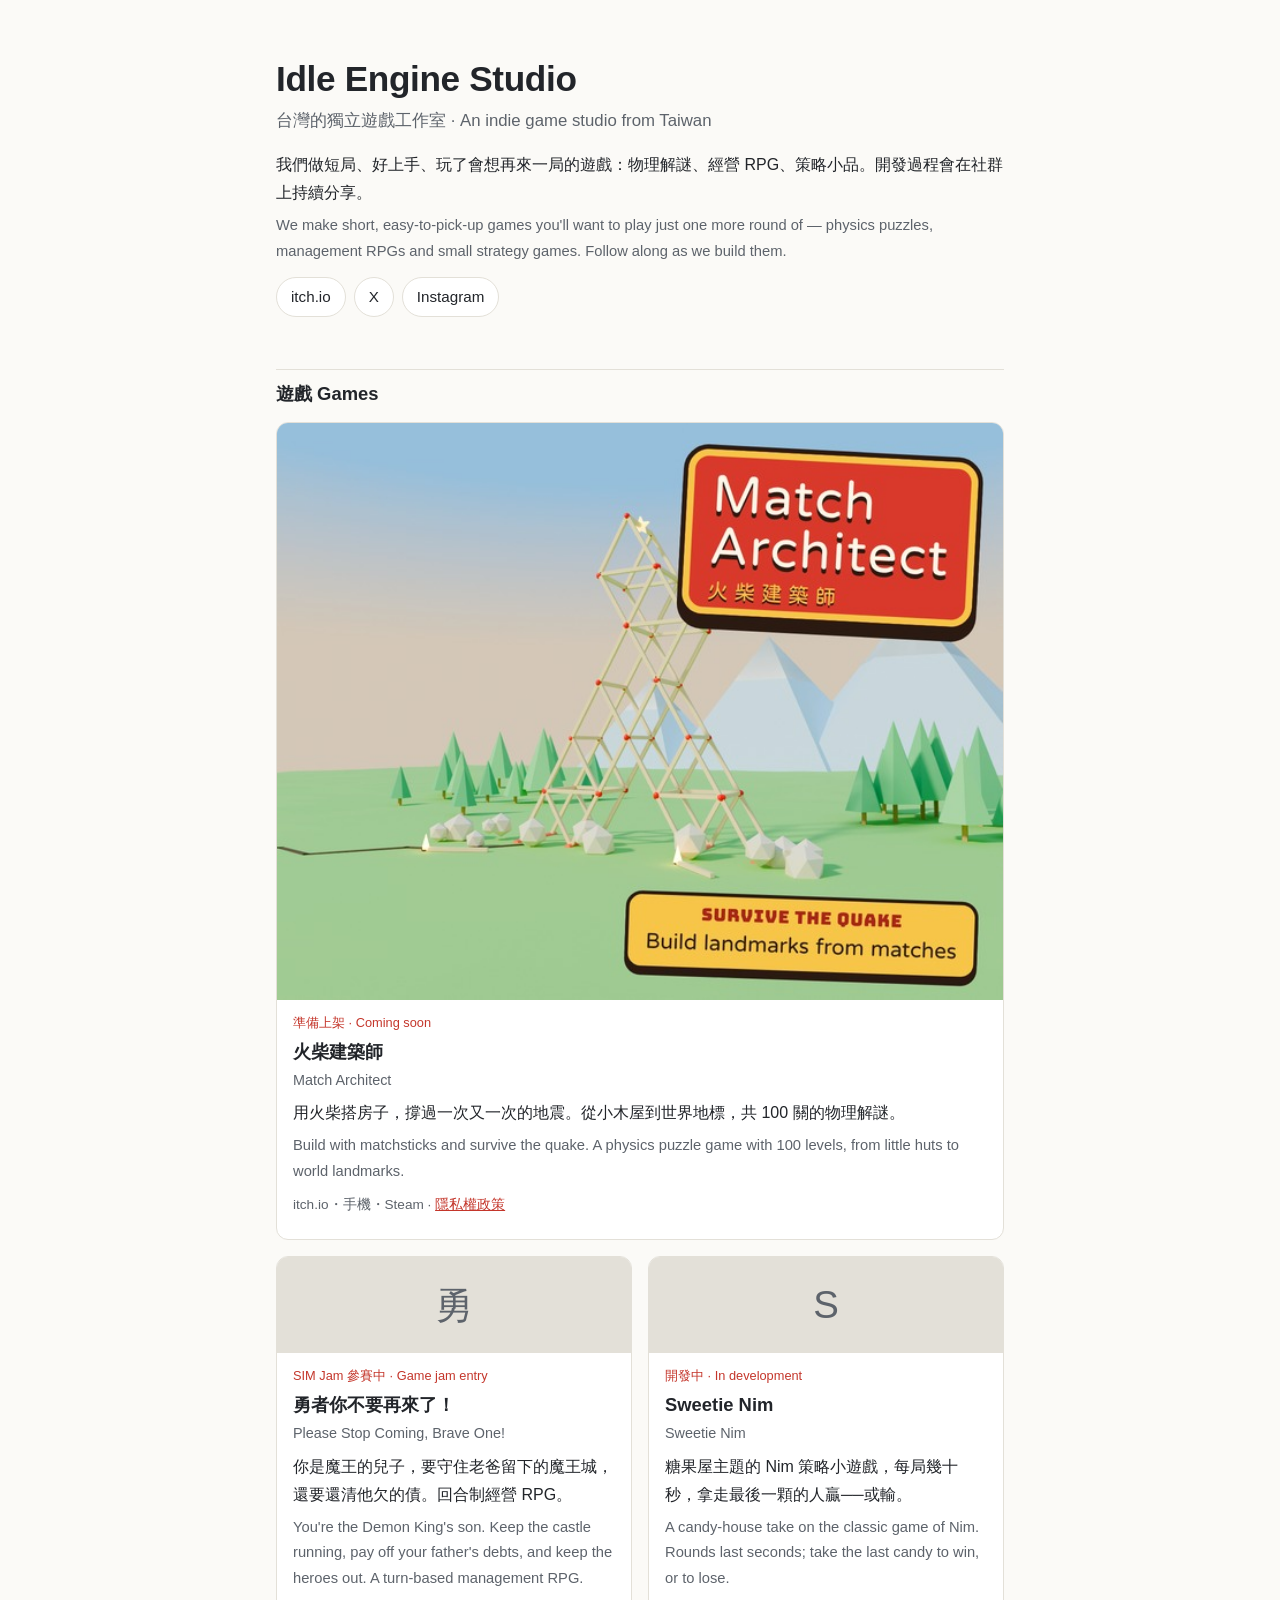
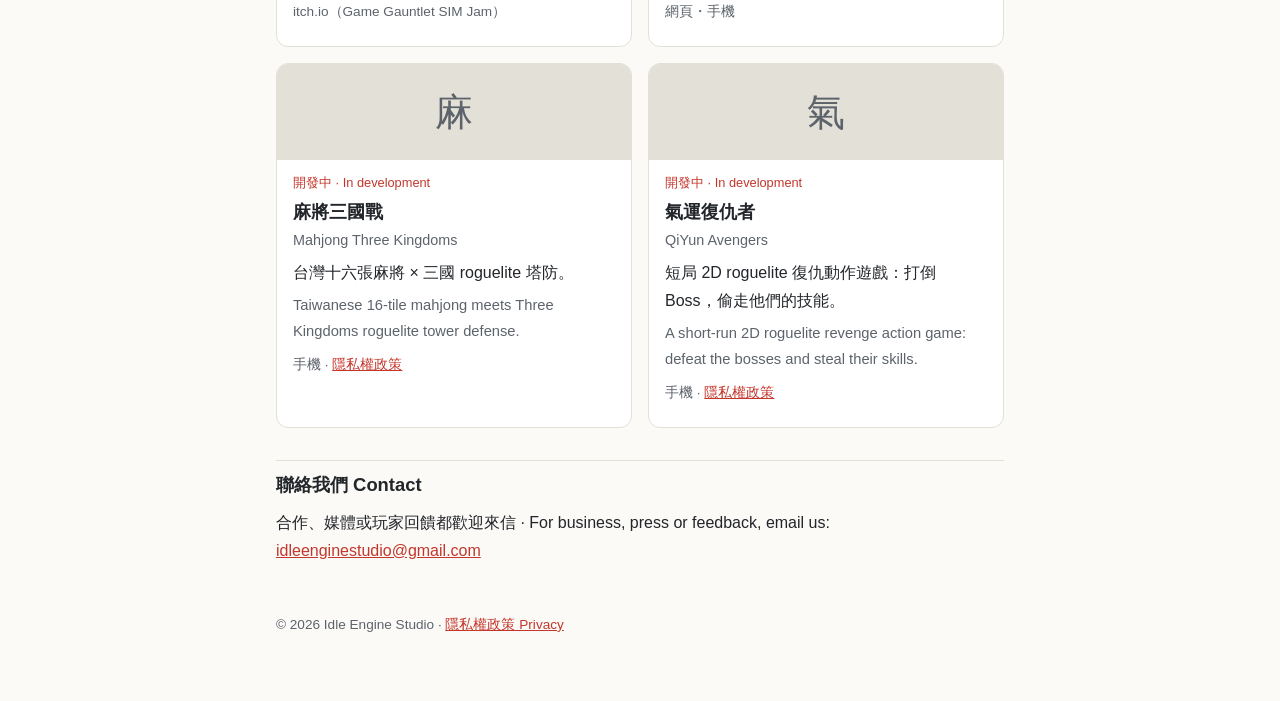
==== index.html @ 81c81a94 "Studio website and privacy policies Home page for Idle Engine Studio plus privacy policies for Match" ====
<!doctype html>
<html lang="zh-Hant">
<head>
<meta charset="utf-8">
<meta name="viewport" content="width=device-width, initial-scale=1">
<title>Idle Engine Studio｜台灣獨立遊戲工作室</title>
<meta name="description" content="Idle Engine Studio 是來自台灣的獨立遊戲工作室，作品有火柴建築師、勇者你不要再來了！等。An indie game studio from Taiwan.">
<meta property="og:title" content="Idle Engine Studio">
<meta property="og:description" content="台灣獨立遊戲工作室 · An indie game studio from Taiwan">
<meta property="og:image" content="https://idleenginestudio.github.io/img/match-architect.jpg">
<link rel="stylesheet" href="style.css">
</head>
<body><main>
<header class="hero">
<h1>Idle Engine Studio</h1>
<p class="tag">台灣的獨立遊戲工作室 · An indie game studio from Taiwan</p>
<p>我們做短局、好上手、玩了會想再來一局的遊戲：物理解謎、經營 RPG、策略小品。開發過程會在社群上持續分享。</p>
<p class="en-d">We make short, easy-to-pick-up games you'll want to play just one more round of — physics puzzles, management RPGs and small strategy games. Follow along as we build them.</p>
<div class="btns"><a class="btn" href="https://idleenginestudio.itch.io" rel="me noopener">itch.io</a> <a class="btn" href="https://x.com/IdleEngineDev" rel="me noopener">X</a> <a class="btn" href="https://www.instagram.com/idleenginestudio/" rel="me noopener">Instagram</a></div>
</header>

<h2>遊戲 Games</h2>
<section class="games">
<article class="game">
<img src="img/match-architect.jpg" alt="火柴建築師 Match Architect" width="630" height="500" loading="lazy">
<div class="gb">
<p class="st">準備上架 · Coming soon</p>
<h3>火柴建築師<span>Match Architect</span></h3>
<p>用火柴搭房子，撐過一次又一次的地震。從小木屋到世界地標，共 100 關的物理解謎。</p>
<p class="en-d">Build with matchsticks and survive the quake. A physics puzzle game with 100 levels, from little huts to world landmarks.</p>
<p class="wh">itch.io・手機・Steam · <a href="privacy/match-architect/">隱私權政策</a></p>
</div>
</article>
<article class="game">
<div class="ph" aria-hidden="true">勇</div>
<div class="gb">
<p class="st">SIM Jam 參賽中 · Game jam entry</p>
<h3>勇者你不要再來了！<span>Please Stop Coming, Brave One!</span></h3>
<p>你是魔王的兒子，要守住老爸留下的魔王城，還要還清他欠的債。回合制經營 RPG。</p>
<p class="en-d">You&#x27;re the Demon King&#x27;s son. Keep the castle running, pay off your father&#x27;s debts, and keep the heroes out. A turn-based management RPG.</p>
<p class="wh">itch.io（Game Gauntlet SIM Jam）</p>
</div>
</article>
<article class="game">
<div class="ph" aria-hidden="true">S</div>
<div class="gb">
<p class="st">開發中 · In development</p>
<h3>Sweetie Nim<span>Sweetie Nim</span></h3>
<p>糖果屋主題的 Nim 策略小遊戲，每局幾十秒，拿走最後一顆的人贏──或輸。</p>
<p class="en-d">A candy-house take on the classic game of Nim. Rounds last seconds; take the last candy to win, or to lose.</p>
<p class="wh">網頁・手機</p>
</div>
</article>
<article class="game">
<div class="ph" aria-hidden="true">麻</div>
<div class="gb">
<p class="st">開發中 · In development</p>
<h3>麻將三國戰<span>Mahjong Three Kingdoms</span></h3>
<p>台灣十六張麻將 × 三國 roguelite 塔防。</p>
<p class="en-d">Taiwanese 16-tile mahjong meets Three Kingdoms roguelite tower defense.</p>
<p class="wh">手機 · <a href="privacy/mahjong-three-kingdoms/">隱私權政策</a></p>
</div>
</article>
<article class="game">
<div class="ph" aria-hidden="true">氣</div>
<div class="gb">
<p class="st">開發中 · In development</p>
<h3>氣運復仇者<span>QiYun Avengers</span></h3>
<p>短局 2D roguelite 復仇動作遊戲：打倒 Boss，偷走他們的技能。</p>
<p class="en-d">A short-run 2D roguelite revenge action game: defeat the bosses and steal their skills.</p>
<p class="wh">手機 · <a href="privacy/qiyun-avengers/">隱私權政策</a></p>
</div>
</article>
</section>

<h2>聯絡我們 Contact</h2>
<p>合作、媒體或玩家回饋都歡迎來信 · For business, press or feedback, email us:<br><a href="mailto:idleenginestudio@gmail.com">idleenginestudio@gmail.com</a></p>

<footer>© 2026 Idle Engine Studio · <a href="privacy/">隱私權政策 Privacy</a></footer>
</main></body>
</html>
---- style.css ----
:root{--bg:#fbfaf7;--fg:#22252a;--mute:#5d636b;--line:#e3e0d8;--accent:#c4362b;--card:#fff}
@media (prefers-color-scheme:dark){:root{--bg:#16181c;--fg:#e9e7e2;--mute:#a3a8b0;--line:#30343a;--accent:#ff7a6b;--card:#1e2126}}
*{box-sizing:border-box}html{-webkit-text-size-adjust:100%}
body{margin:0;background:var(--bg);color:var(--fg);font:16px/1.75 -apple-system,BlinkMacSystemFont,"PingFang TC","Noto Sans TC","Microsoft JhengHei",sans-serif}
main{max-width:760px;margin:0 auto;padding:32px 16px 64px}
h1{font-size:1.7rem;line-height:1.3;margin:0 0 4px}h2{font-size:1.15rem;margin:32px 0 8px;padding-top:8px;border-top:1px solid var(--line)}
h3{font-size:1rem;margin:20px 0 4px}p,li{margin:6px 0}ul{padding-left:1.3em}
.meta{color:var(--mute);font-size:.9rem;margin:0 0 20px}a{color:var(--accent)}
.lang{display:flex;gap:12px;font-size:.9rem;margin:0 0 24px}.en{margin-top:48px}
.apps{list-style:none;padding:0}.apps li{background:var(--card);border:1px solid var(--line);border-radius:10px;padding:12px 16px;margin:10px 0}
.apps small{display:block;color:var(--mute)}footer{margin-top:48px;color:var(--mute);font-size:.85rem}
.hero{padding:24px 0 8px}.hero h1{font-size:2.2rem;letter-spacing:-.01em}
.tag{font-size:1.05rem;color:var(--mute);margin:4px 0 16px}
.btns{display:flex;flex-wrap:wrap;gap:8px;margin:12px 0}
.btn{display:inline-block;padding:6px 14px;border:1px solid var(--line);border-radius:999px;background:var(--card);text-decoration:none;color:var(--fg);font-size:.95rem}
.btn:hover{border-color:var(--accent);color:var(--accent)}
.games{display:grid;gap:16px;margin:12px 0}
.game{background:var(--card);border:1px solid var(--line);border-radius:12px;overflow:hidden}
.game img{display:block;width:100%;height:auto;aspect-ratio:63/50;object-fit:cover;background:var(--line)}
.game .ph{display:flex;align-items:center;justify-content:center;font-size:2.4rem;color:var(--mute);height:96px;background:var(--line)}
.gb{padding:12px 16px 16px}.gb h3{margin:2px 0 6px;font-size:1.15rem}.gb h3 span{display:block;font-size:.9rem;font-weight:400;color:var(--mute)}
.st{font-size:.8rem;color:var(--accent);margin:0}.en-d{color:var(--mute);font-size:.92rem}.wh{font-size:.85rem;color:var(--mute);margin-top:8px}
@media (min-width:640px){.games{grid-template-columns:1fr 1fr}.game:first-child{grid-column:1/-1}}
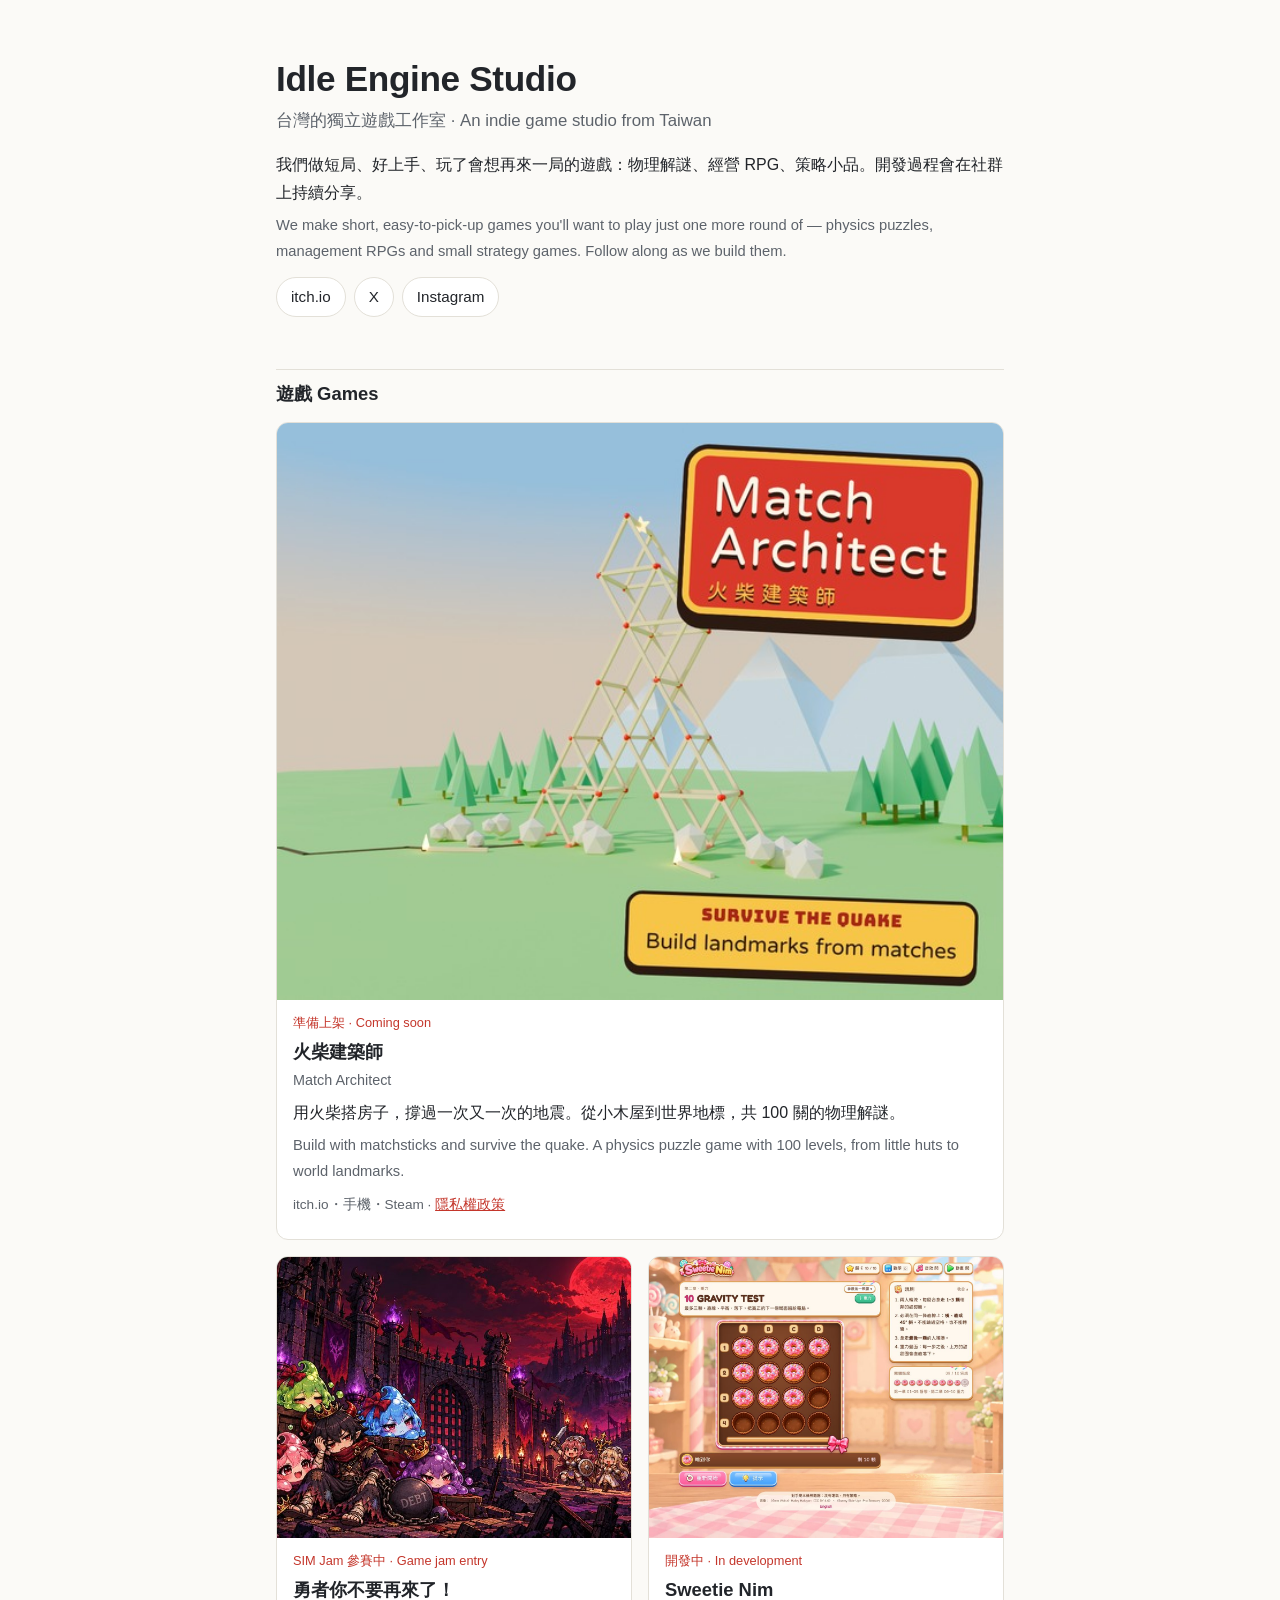
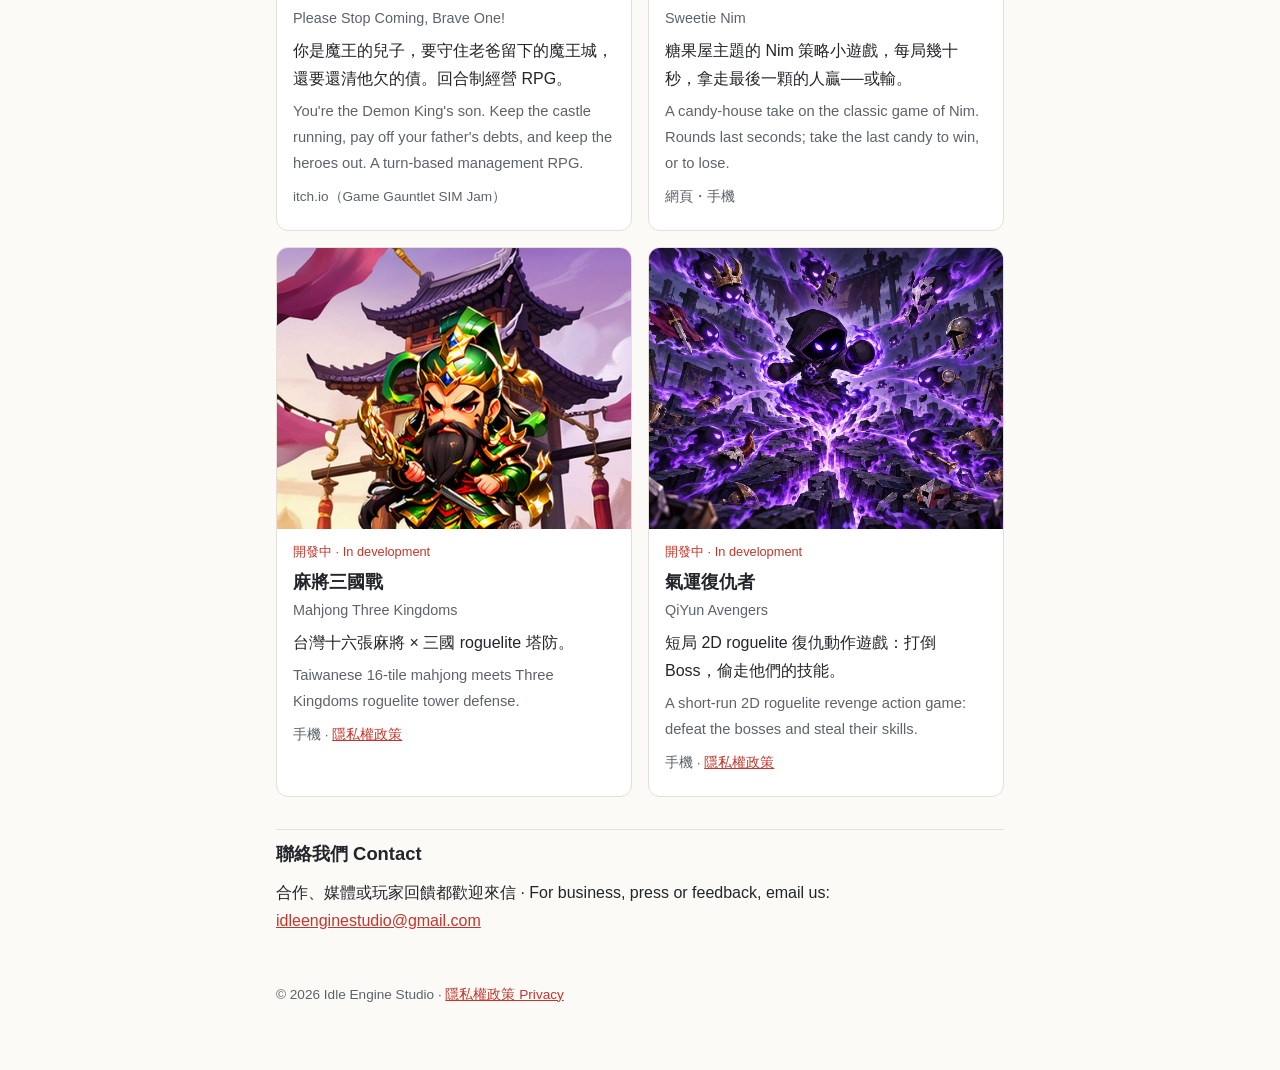
==== commit cbea36cc: "Add key art for every game on the home page Co-Authored-By: Claude Opus 5.5 <noreply@anthropic.com> " ====
--- a/index.html
+++ b/index.html
@@ -32,7 +32,7 @@
 </div>
 </article>
 <article class="game">
-<div class="ph" aria-hidden="true">勇</div>
+<img src="img/demon-king.jpg" alt="勇者你不要再來了！ Please Stop Coming, Brave One!" width="630" height="500" loading="lazy">
 <div class="gb">
 <p class="st">SIM Jam 參賽中 · Game jam entry</p>
 <h3>勇者你不要再來了！<span>Please Stop Coming, Brave One!</span></h3>
@@ -42,7 +42,7 @@
 </div>
 </article>
 <article class="game">
-<div class="ph" aria-hidden="true">S</div>
+<img src="img/sweetie-nim.jpg" alt="Sweetie Nim" width="630" height="500" loading="lazy">
 <div class="gb">
 <p class="st">開發中 · In development</p>
 <h3>Sweetie Nim<span>Sweetie Nim</span></h3>
@@ -52,7 +52,7 @@
 </div>
 </article>
 <article class="game">
-<div class="ph" aria-hidden="true">麻</div>
+<img src="img/mahjong-three-kingdoms.jpg" alt="麻將三國戰 Mahjong Three Kingdoms" width="630" height="500" loading="lazy">
 <div class="gb">
 <p class="st">開發中 · In development</p>
 <h3>麻將三國戰<span>Mahjong Three Kingdoms</span></h3>
@@ -62,7 +62,7 @@
 </div>
 </article>
 <article class="game">
-<div class="ph" aria-hidden="true">氣</div>
+<img src="img/qiyun-avengers.jpg" alt="氣運復仇者 QiYun Avengers" width="630" height="500" loading="lazy">
 <div class="gb">
 <p class="st">開發中 · In development</p>
 <h3>氣運復仇者<span>QiYun Avengers</span></h3>
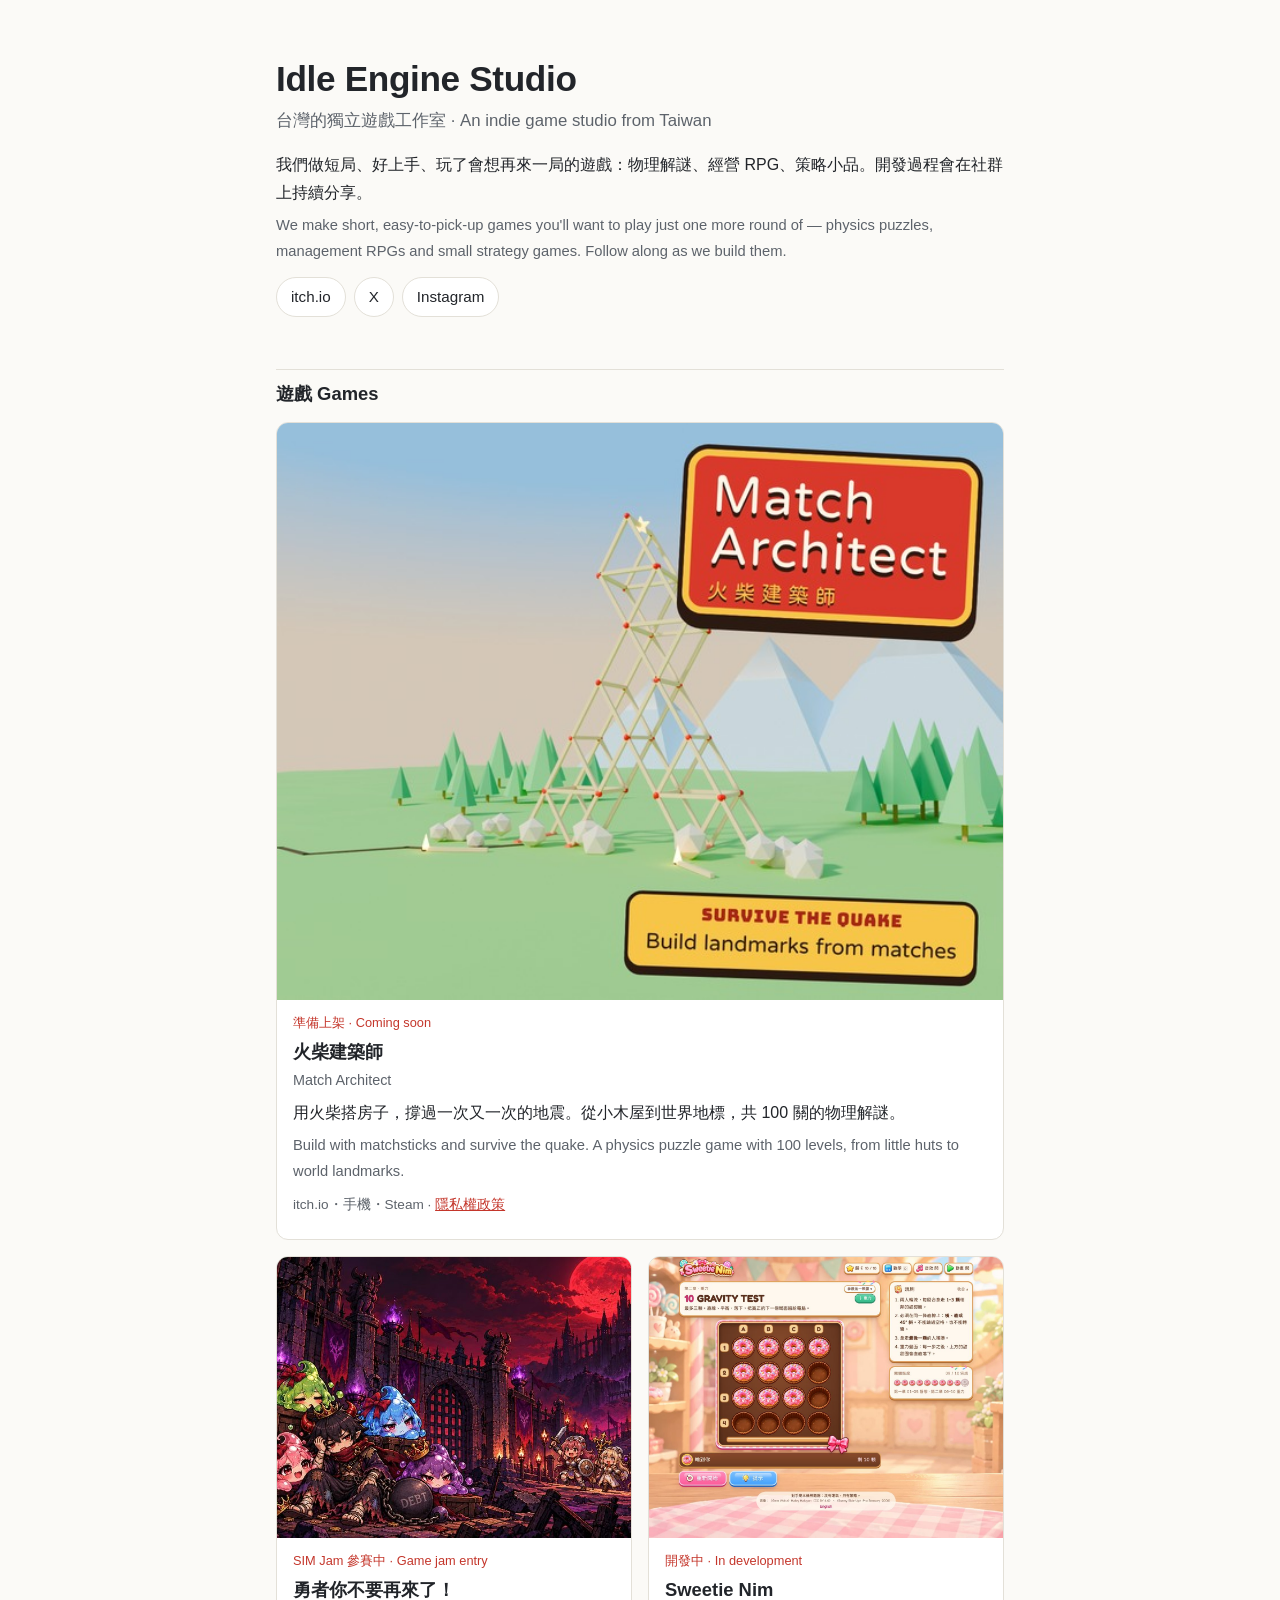
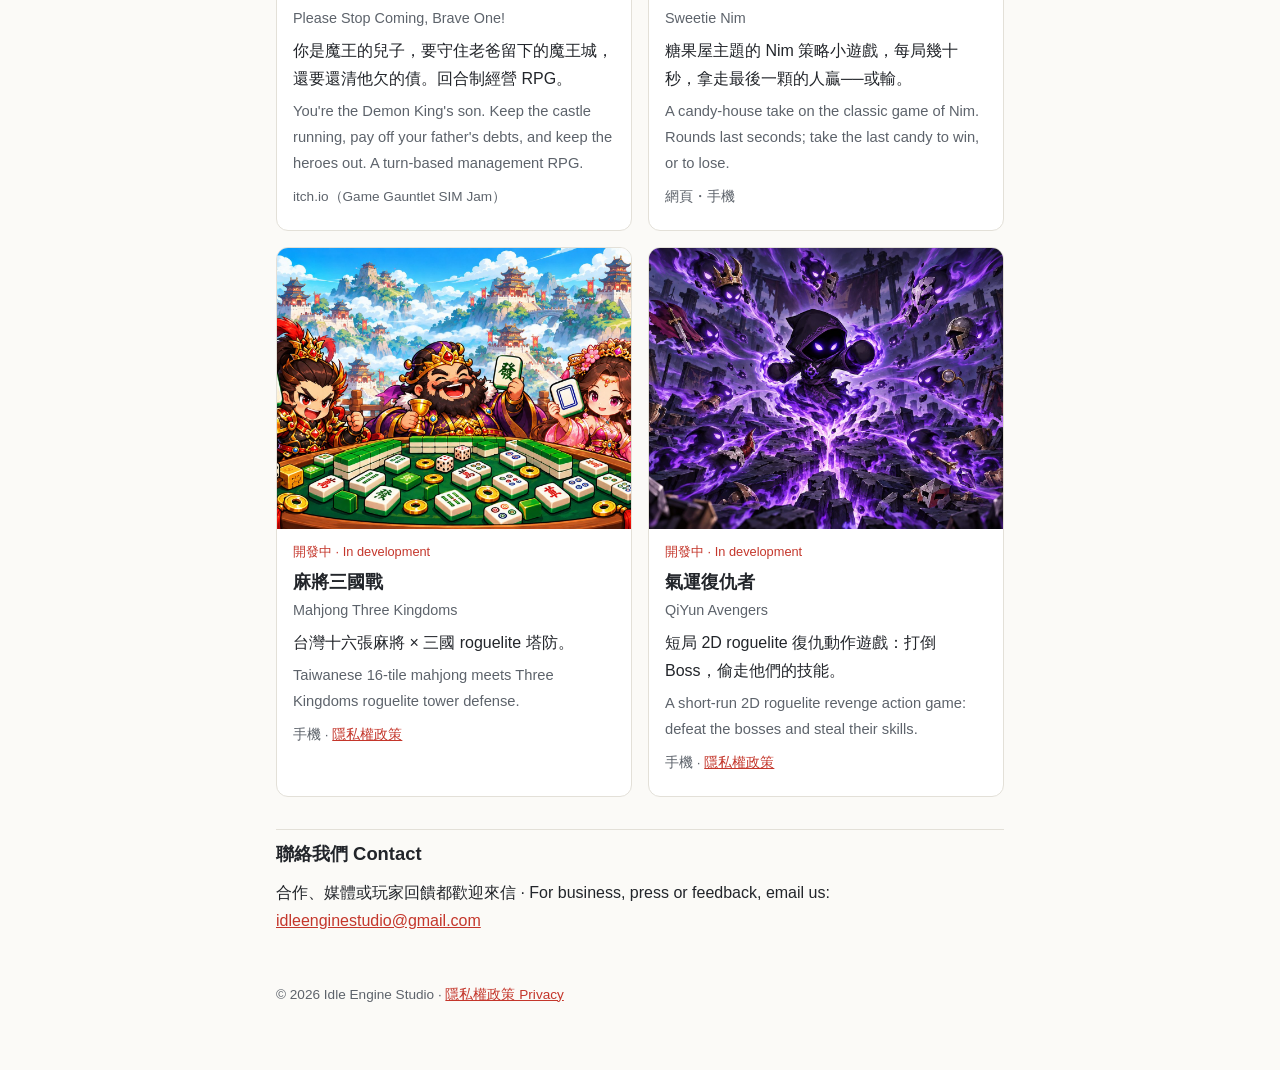
==== commit 0e2e161d: "Use the Lu Bu, Dong Zhuo and Diaochan mahjong art for Mahjong Three Kingdoms Co-Authored-By: Claude " ====
--- a/index.html
+++ b/index.html
@@ -52,7 +52,7 @@
 </div>
 </article>
 <article class="game">
-<img src="img/mahjong-three-kingdoms.jpg" alt="麻將三國戰 Mahjong Three Kingdoms" width="630" height="500" loading="lazy">
+<img src="img/mahjong-three-kingdoms.jpg" alt="麻將三國戰：呂布、董卓、貂蟬打麻將 Mahjong Three Kingdoms" width="630" height="500" loading="lazy">
 <div class="gb">
 <p class="st">開發中 · In development</p>
 <h3>麻將三國戰<span>Mahjong Three Kingdoms</span></h3>
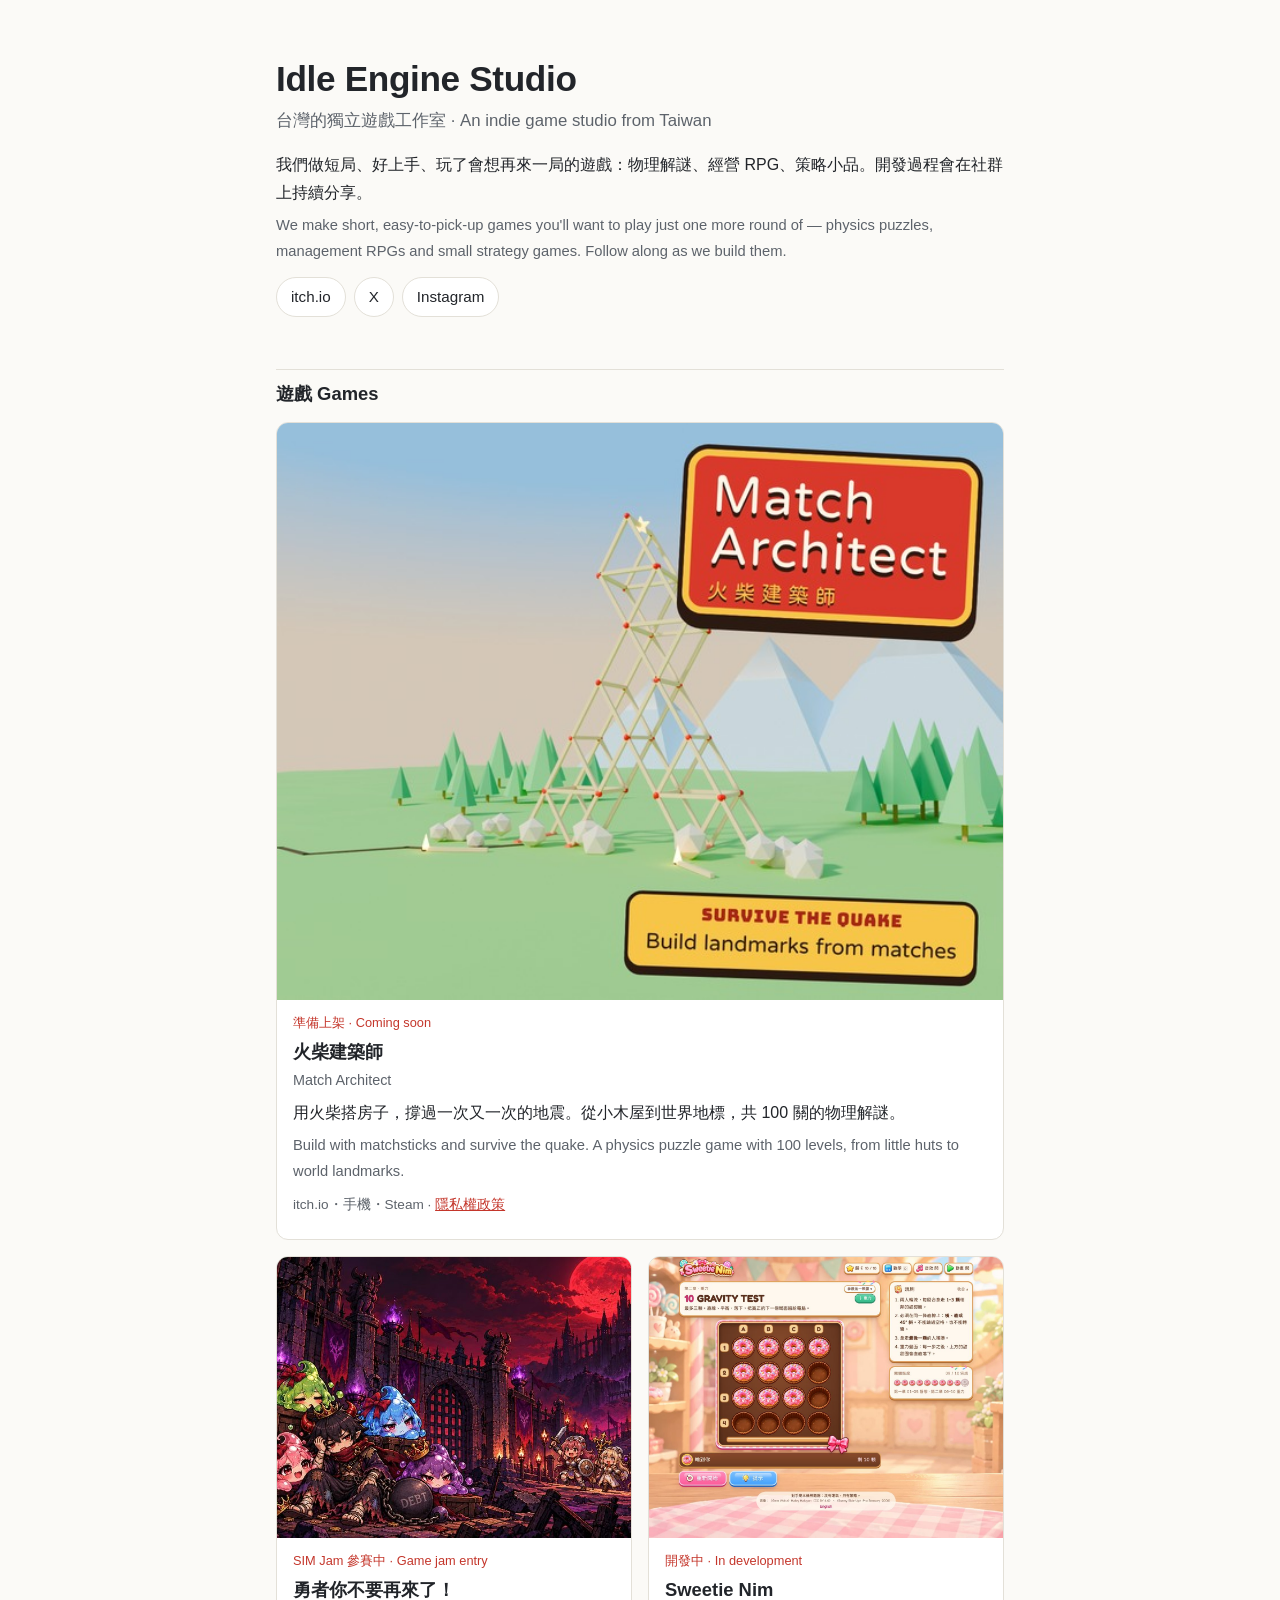
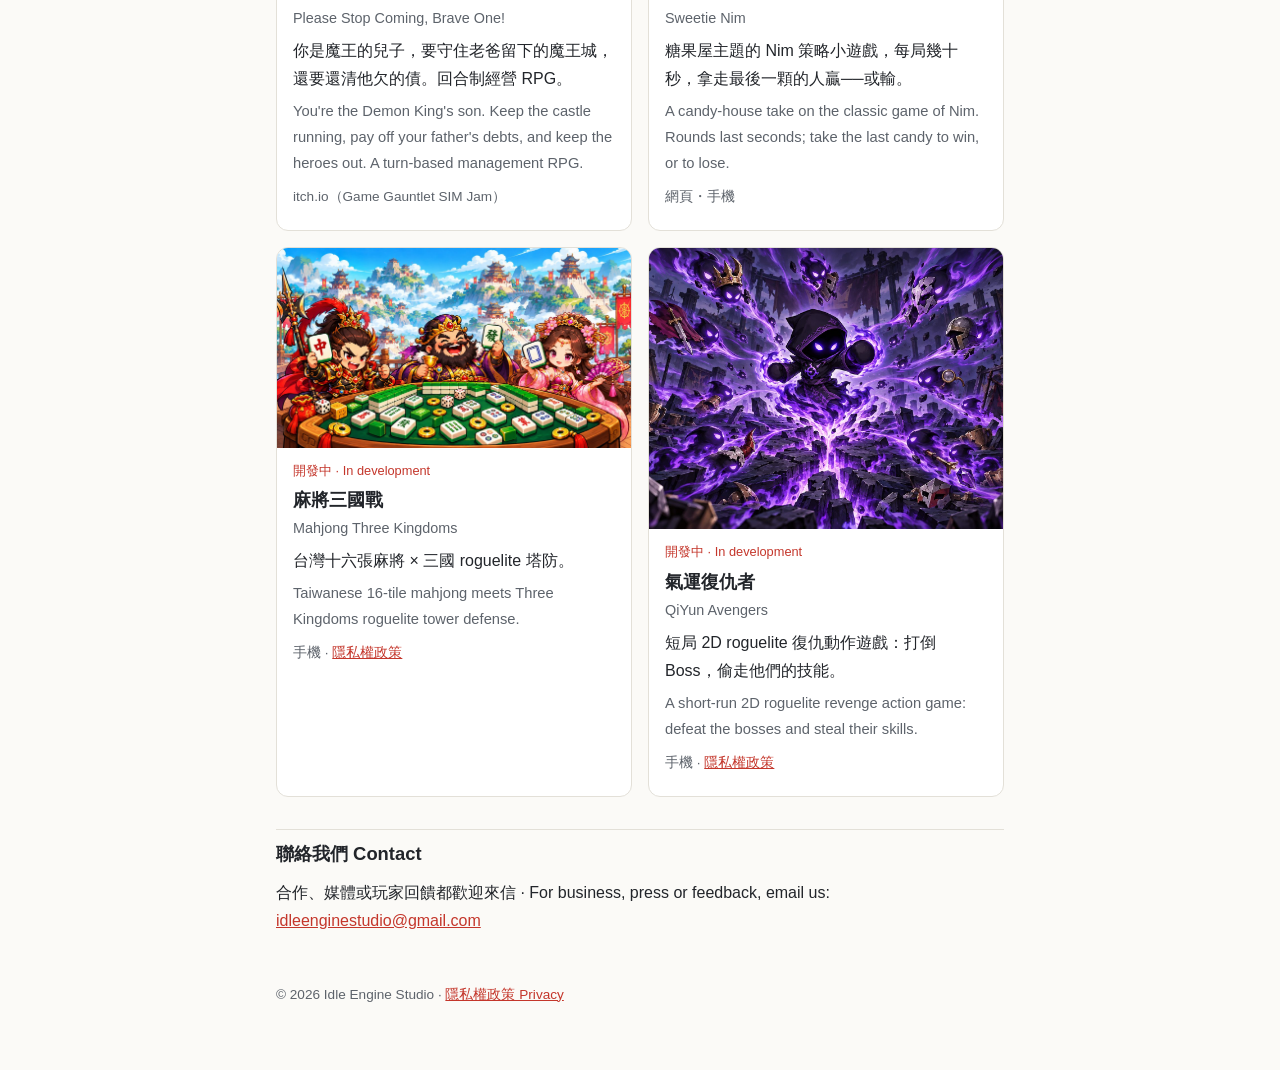
==== commit cbd8446f: "Show the full mahjong table art without cropping Co-Authored-By: Claude Opus 5.5 <noreply@anthropic." ====
--- a/index.html
+++ b/index.html
@@ -52,7 +52,7 @@
 </div>
 </article>
 <article class="game">
-<img src="img/mahjong-three-kingdoms.jpg" alt="麻將三國戰：呂布、董卓、貂蟬打麻將 Mahjong Three Kingdoms" width="630" height="500" loading="lazy">
+<img src="img/mahjong-three-kingdoms.jpg" alt="麻將三國戰：呂布、董卓、貂蟬打麻將 Mahjong Three Kingdoms" width="1440" height="810" style="aspect-ratio:16/9" loading="lazy">
 <div class="gb">
 <p class="st">開發中 · In development</p>
 <h3>麻將三國戰<span>Mahjong Three Kingdoms</span></h3>
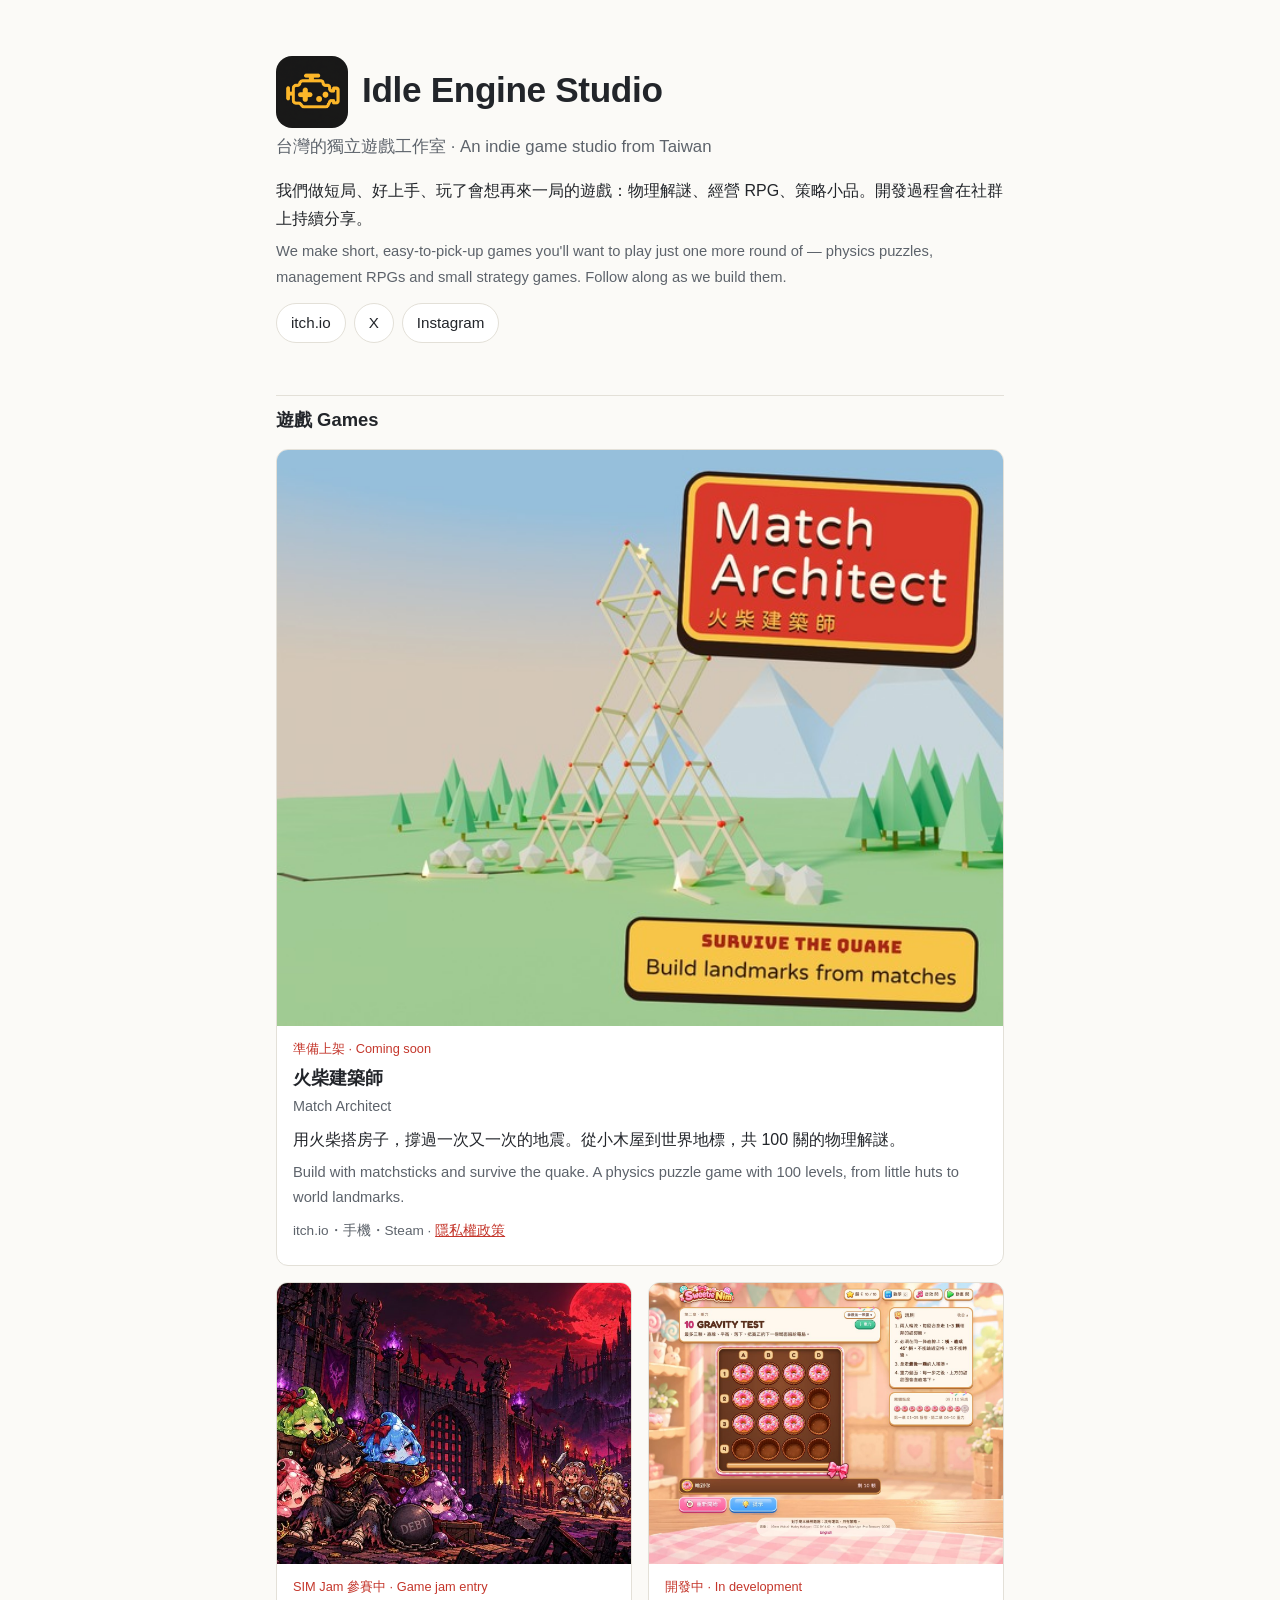
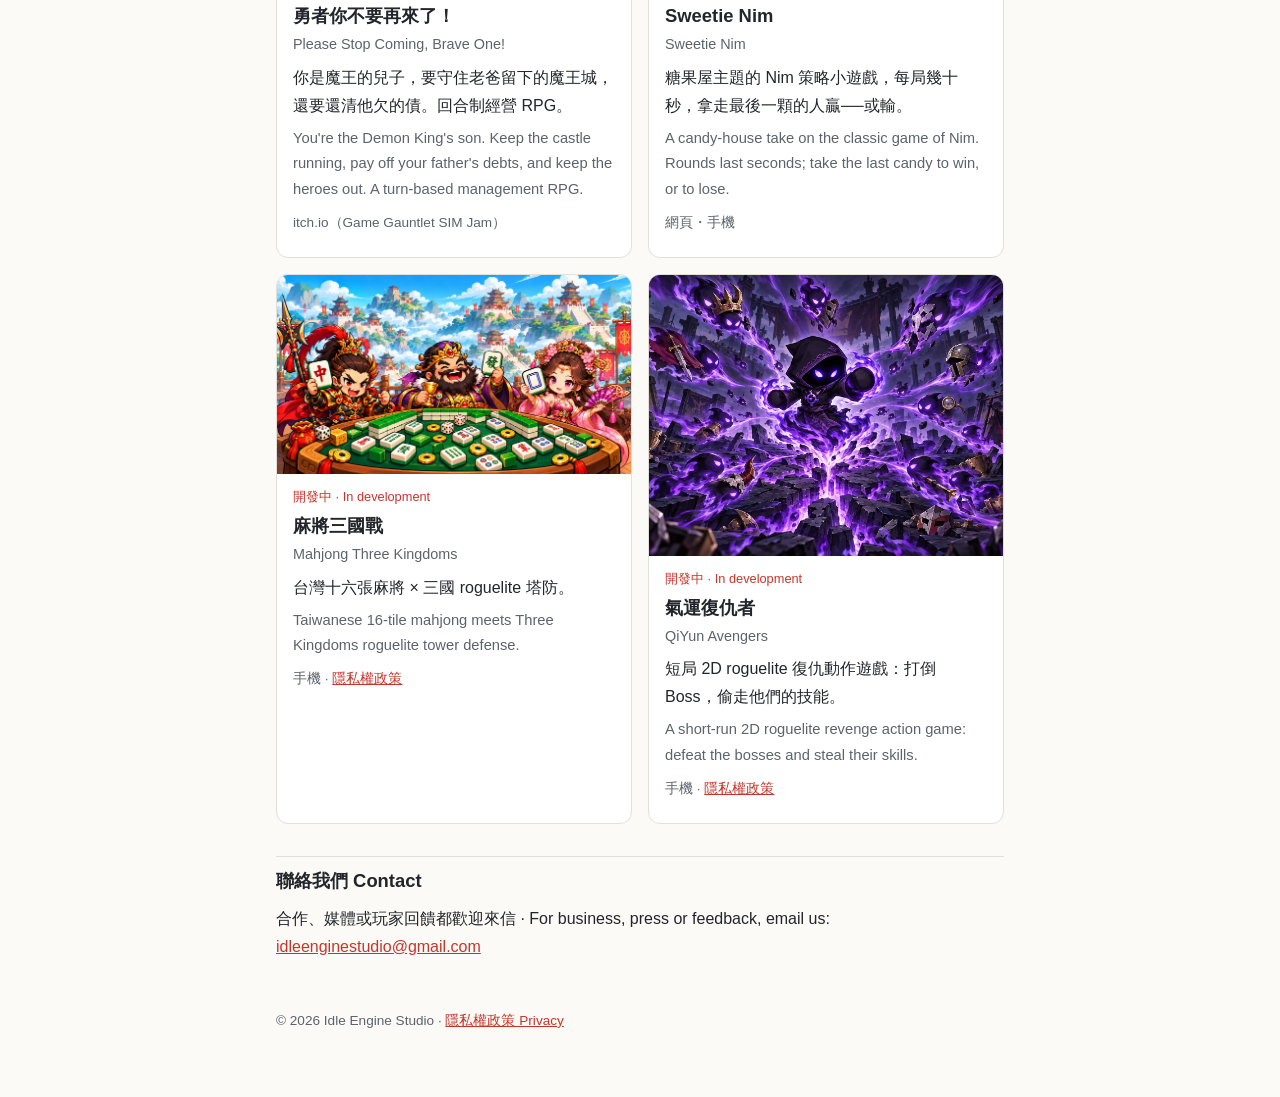
==== commit 490e7767: "Add studio logo and favicon Co-Authored-By: Claude Opus 5.5 <noreply@anthropic.com> Claude-Session: " ====
--- a/index.html
+++ b/index.html
@@ -8,11 +8,14 @@
 <meta property="og:title" content="Idle Engine Studio">
 <meta property="og:description" content="台灣獨立遊戲工作室 · An indie game studio from Taiwan">
 <meta property="og:image" content="https://idleenginestudio.github.io/img/match-architect.jpg">
-<link rel="stylesheet" href="style.css">
+<link rel="stylesheet" href="style.css?v=20261029c">
+<link rel="icon" type="image/png" sizes="32x32" href="img/favicon-32.png">
+<link rel="icon" type="image/png" sizes="64x64" href="img/favicon-64.png">
+<link rel="apple-touch-icon" href="img/apple-touch-icon.png">
 </head>
 <body><main>
 <header class="hero">
-<h1>Idle Engine Studio</h1>
+<div class="brand"><img src="img/logo-512.png?v=1" alt="Idle Engine Studio logo" width="88" height="88"><h1>Idle Engine Studio</h1></div>
 <p class="tag">台灣的獨立遊戲工作室 · An indie game studio from Taiwan</p>
 <p>我們做短局、好上手、玩了會想再來一局的遊戲：物理解謎、經營 RPG、策略小品。開發過程會在社群上持續分享。</p>
 <p class="en-d">We make short, easy-to-pick-up games you'll want to play just one more round of — physics puzzles, management RPGs and small strategy games. Follow along as we build them.</p>
@@ -22,7 +25,7 @@
 <h2>遊戲 Games</h2>
 <section class="games">
 <article class="game">
-<img src="img/match-architect.jpg" alt="火柴建築師 Match Architect" width="630" height="500" loading="lazy">
+<img src="img/match-architect.jpg?v=20261029b" alt="火柴建築師 Match Architect" width="630" height="500" loading="lazy">
 <div class="gb">
 <p class="st">準備上架 · Coming soon</p>
 <h3>火柴建築師<span>Match Architect</span></h3>
@@ -32,7 +35,7 @@
 </div>
 </article>
 <article class="game">
-<img src="img/demon-king.jpg" alt="勇者你不要再來了！ Please Stop Coming, Brave One!" width="630" height="500" loading="lazy">
+<img src="img/demon-king.jpg?v=20261029b" alt="勇者你不要再來了！ Please Stop Coming, Brave One!" width="630" height="500" loading="lazy">
 <div class="gb">
 <p class="st">SIM Jam 參賽中 · Game jam entry</p>
 <h3>勇者你不要再來了！<span>Please Stop Coming, Brave One!</span></h3>
@@ -42,7 +45,7 @@
 </div>
 </article>
 <article class="game">
-<img src="img/sweetie-nim.jpg" alt="Sweetie Nim" width="630" height="500" loading="lazy">
+<img src="img/sweetie-nim.jpg?v=20261029b" alt="Sweetie Nim" width="630" height="500" loading="lazy">
 <div class="gb">
 <p class="st">開發中 · In development</p>
 <h3>Sweetie Nim<span>Sweetie Nim</span></h3>
@@ -52,7 +55,7 @@
 </div>
 </article>
 <article class="game">
-<img src="img/mahjong-three-kingdoms.jpg" alt="麻將三國戰：呂布、董卓、貂蟬打麻將 Mahjong Three Kingdoms" width="1440" height="810" style="aspect-ratio:16/9" loading="lazy">
+<img src="img/mahjong-three-kingdoms.jpg?v=20261029b" alt="麻將三國戰：呂布、董卓、貂蟬打麻將 Mahjong Three Kingdoms" width="1440" height="810" style="aspect-ratio:16/9" loading="lazy">
 <div class="gb">
 <p class="st">開發中 · In development</p>
 <h3>麻將三國戰<span>Mahjong Three Kingdoms</span></h3>
@@ -62,7 +65,7 @@
 </div>
 </article>
 <article class="game">
-<img src="img/qiyun-avengers.jpg" alt="氣運復仇者 QiYun Avengers" width="630" height="500" loading="lazy">
+<img src="img/qiyun-avengers.jpg?v=20261029b" alt="氣運復仇者 QiYun Avengers" width="630" height="500" loading="lazy">
 <div class="gb">
 <p class="st">開發中 · In development</p>
 <h3>氣運復仇者<span>QiYun Avengers</span></h3>
--- a/style.css
+++ b/style.css
@@ -21,3 +21,4 @@
 .gb{padding:12px 16px 16px}.gb h3{margin:2px 0 6px;font-size:1.15rem}.gb h3 span{display:block;font-size:.9rem;font-weight:400;color:var(--mute)}
 .st{font-size:.8rem;color:var(--accent);margin:0}.en-d{color:var(--mute);font-size:.92rem}.wh{font-size:.85rem;color:var(--mute);margin-top:8px}
 @media (min-width:640px){.games{grid-template-columns:1fr 1fr}.game:first-child{grid-column:1/-1}}
+.brand{display:flex;align-items:center;gap:14px}.brand img{width:72px;height:72px;border-radius:16px;flex:none}
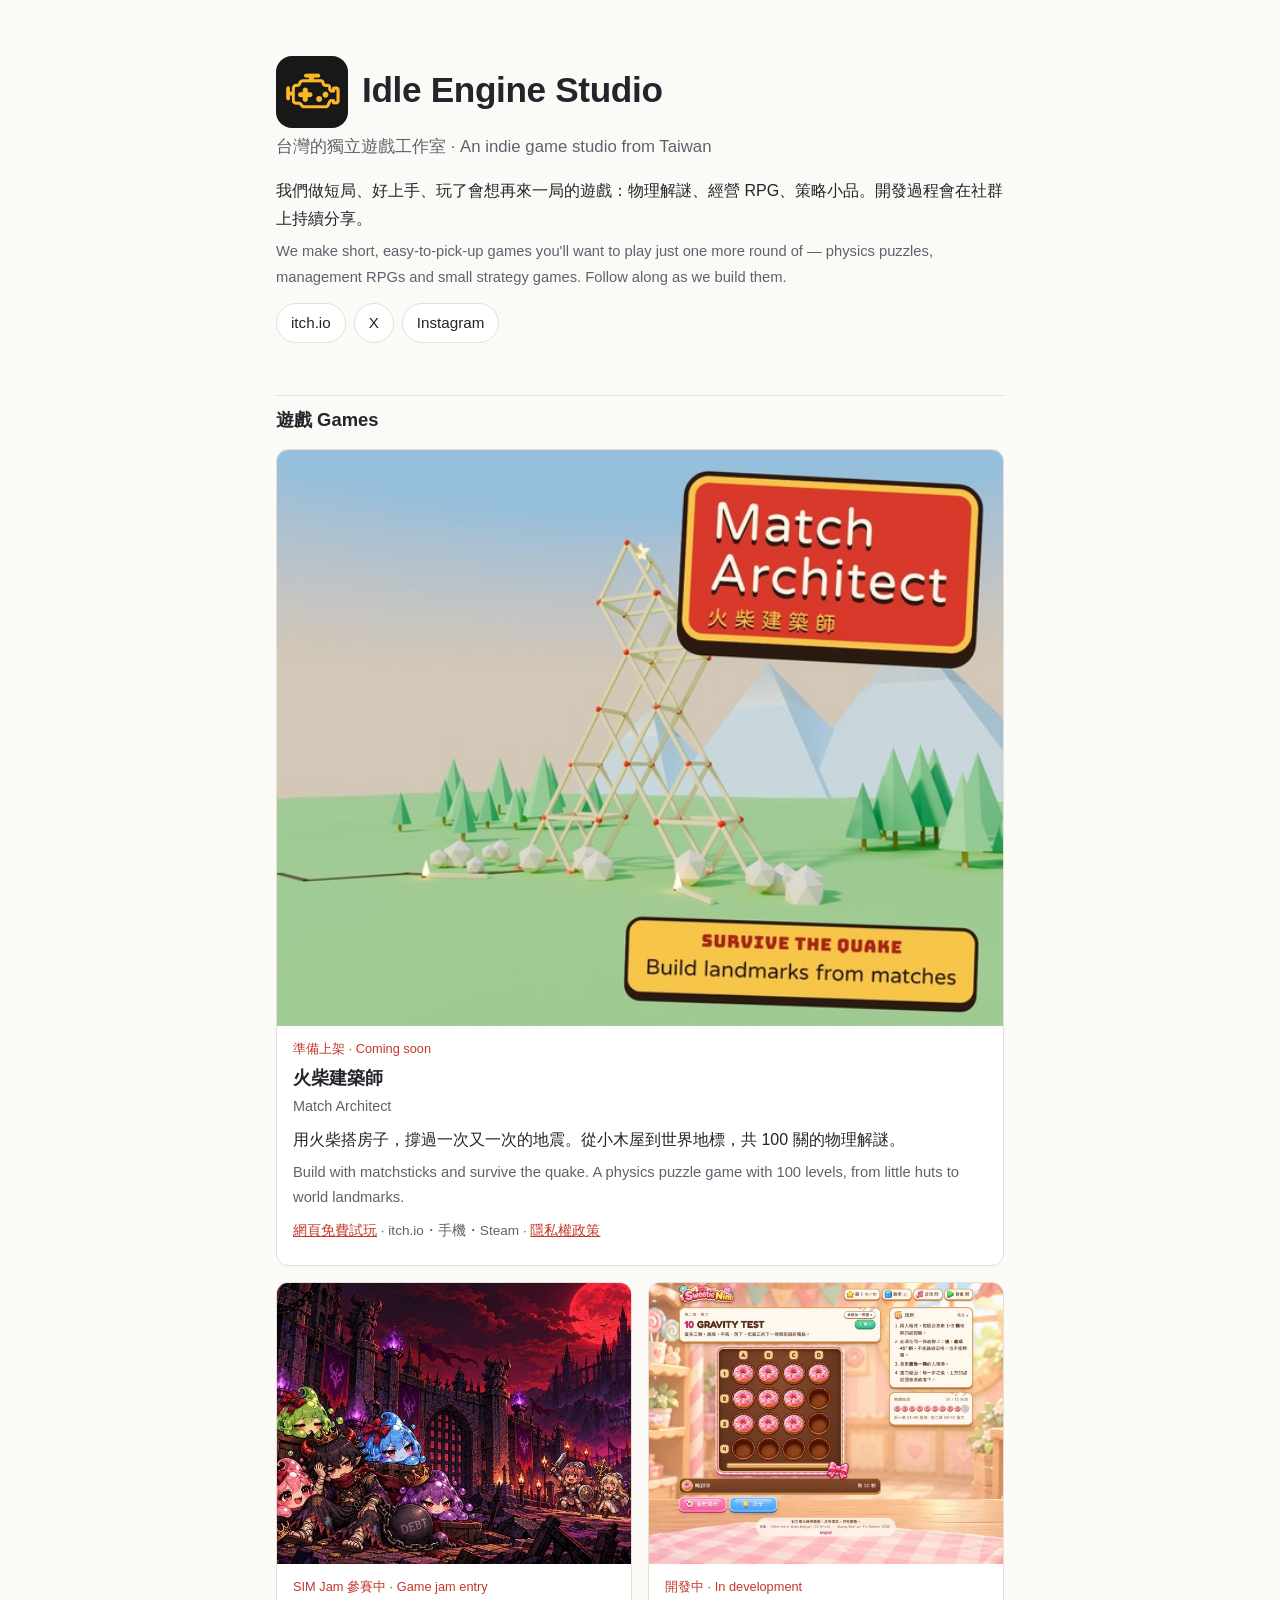
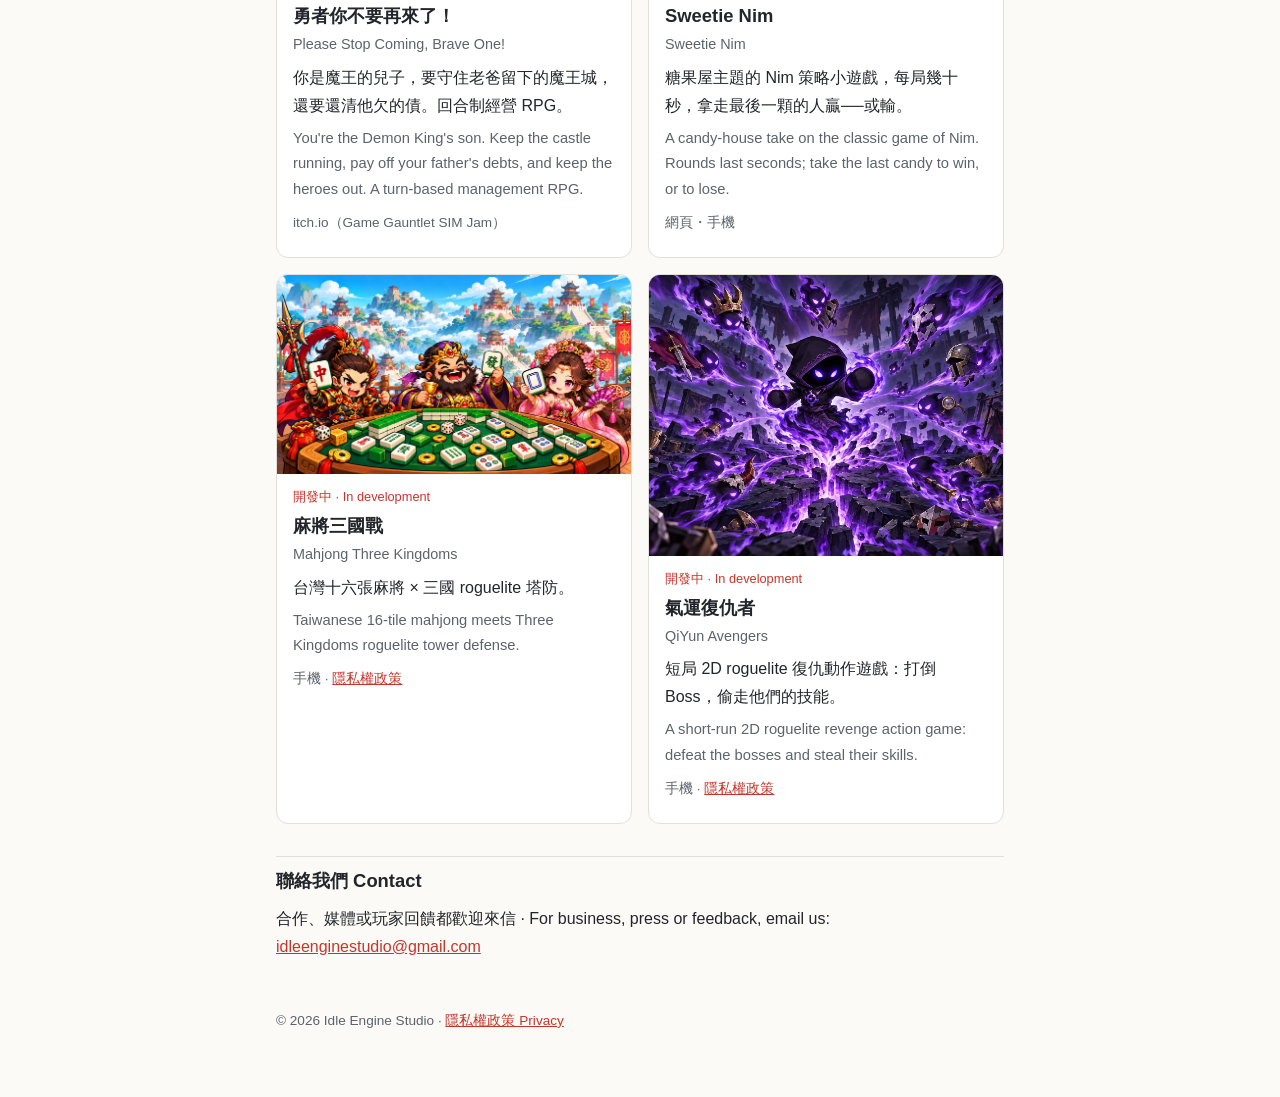
==== commit 22b82701: "Add Match Architect web edition (free 10-job demo)" ====
--- a/index.html
+++ b/index.html
@@ -31,7 +31,7 @@
 <h3>火柴建築師<span>Match Architect</span></h3>
 <p>用火柴搭房子，撐過一次又一次的地震。從小木屋到世界地標，共 100 關的物理解謎。</p>
 <p class="en-d">Build with matchsticks and survive the quake. A physics puzzle game with 100 levels, from little huts to world landmarks.</p>
-<p class="wh">itch.io・手機・Steam · <a href="privacy/match-architect/">隱私權政策</a></p>
+<p class="wh"><a href="match-architect/">網頁免費試玩</a> · itch.io・手機・Steam · <a href="privacy/match-architect/">隱私權政策</a></p>
 </div>
 </article>
 <article class="game">
